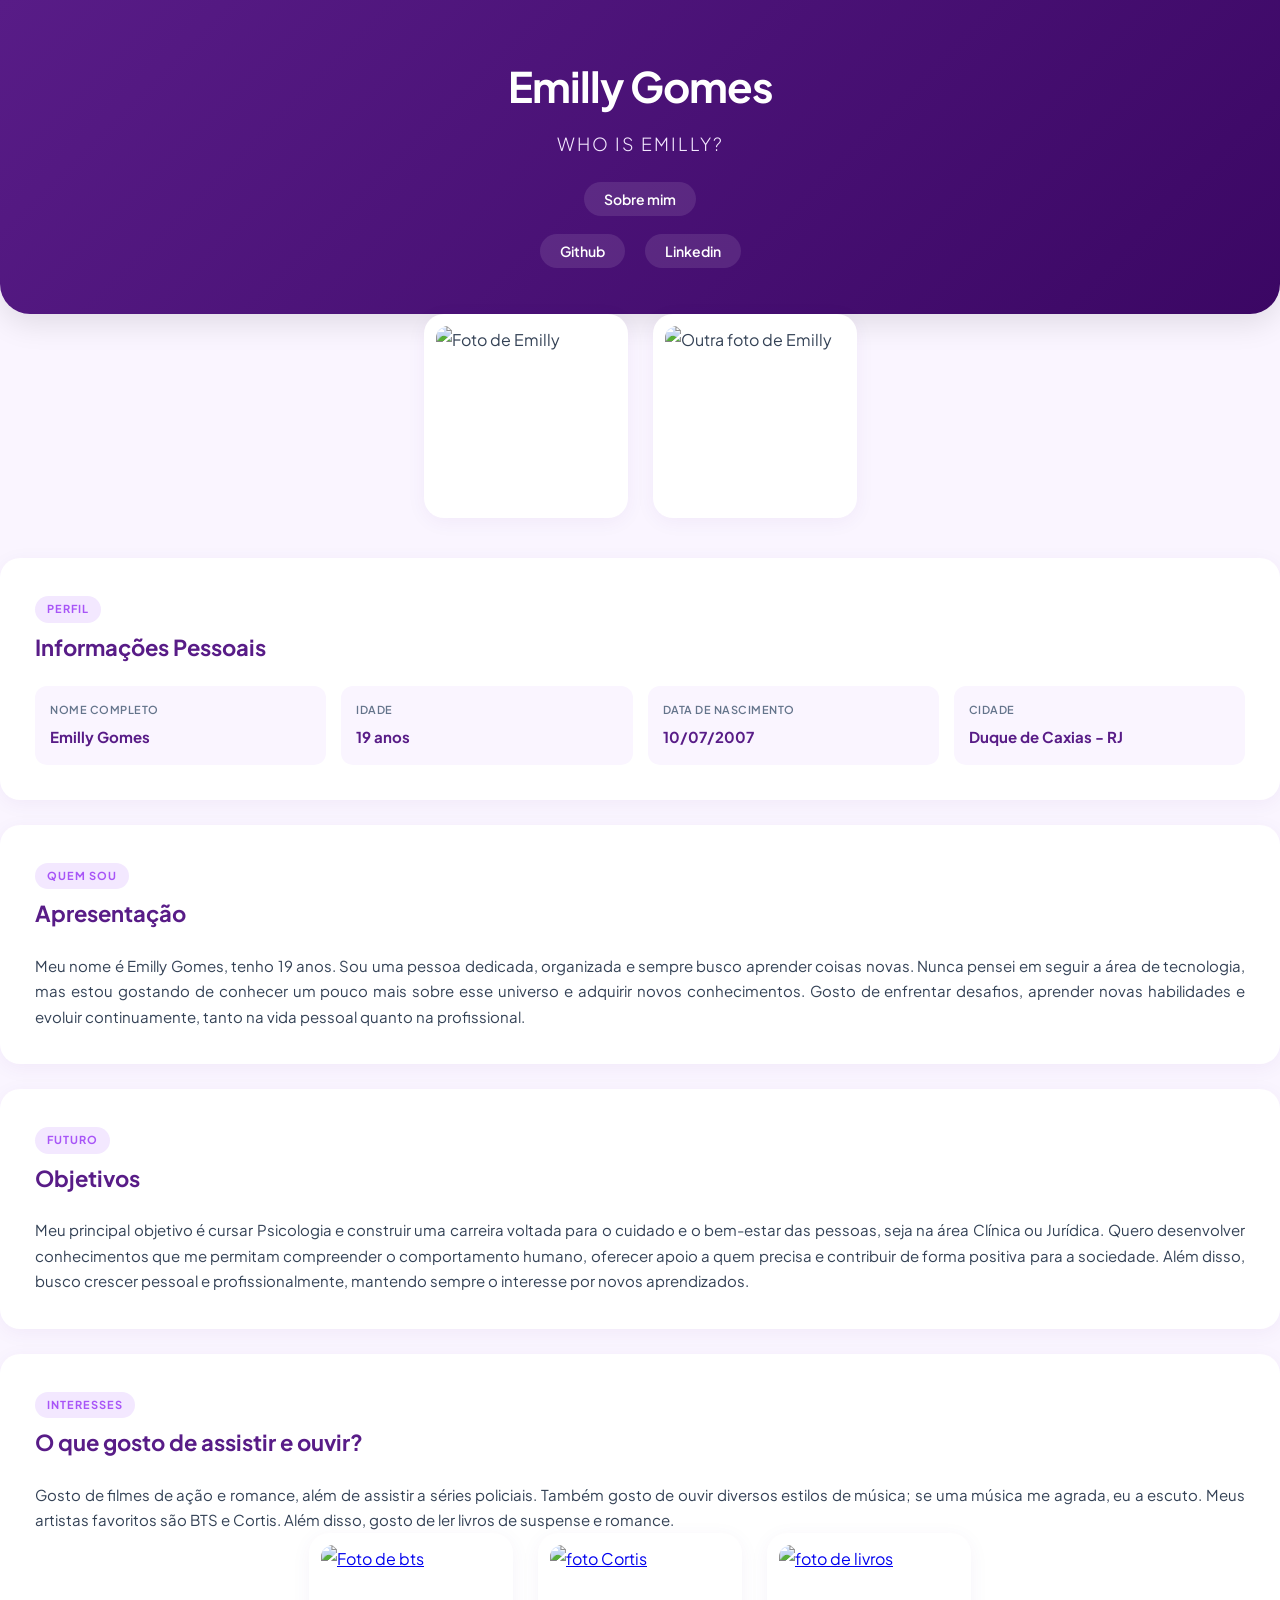
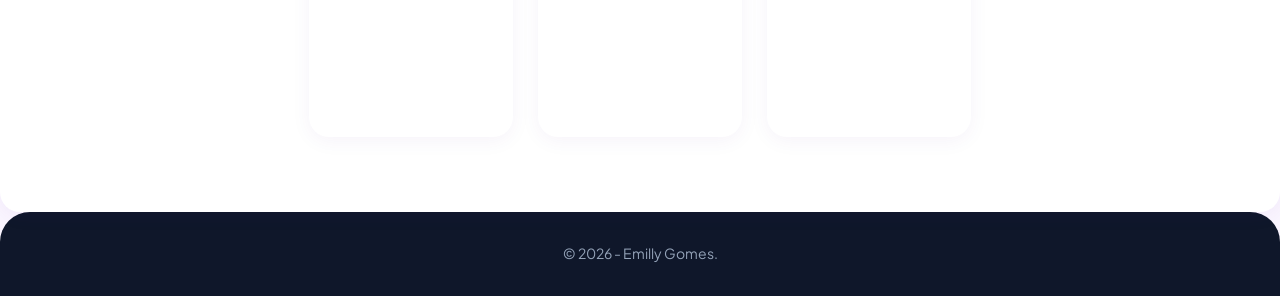
==== sobremim.html @ 2164a7ae "sobremim html e css" ====
<!DOCTYPE html>
<html lang="pt-BR">
<head>
    <meta charset="UTF-8">
    <meta name="viewport" content="width=device-width, initial-scale=1.0">
    <link rel="stylesheet" href="style02.css">
    <title>Portfólio Pessoal | Emilly Gomes</title>

    <link rel="preconnect" href="https://fonts.googleapis.com">
    <link rel="preconnect" href="https://fonts.gstatic.com" crossorigin>
    <link href="https://fonts.googleapis.com/css2?family=Plus+Jakarta+Sans:wght@300;400;500;600;700&display=swap" rel="stylesheet">
</head>

<body>

    <header class="header">
        <div class="header-container">
            <h1>Emilly Gomes</h1>
            <h2>Who is Emilly?</h2>
            <nav class="nav-menu">
                <ul>
                    <li><a href="#sobre">Sobre mim</a></li>
                </ul>
            </nav>
        </div>

        <section class="atalho">
            <nav class="nav-menu b">
            <ul>
            <li><a href="https://github.com/Emilly-ui">Github</li></a>
            <li><a href="https://www.linkedin.com/in/emilly-gomes-472aa03b7/">Linkedin</li></a>
            </ul>
        </section>
    </header>

    <main class="main-content" id="home">

    

        
        <section class="fotos-container">
            <div class="foto-card">
                <img src="/Pessoal/ff9ebfb599aea41c8d3136e7fcdc17a3_0.jpeg" alt="Foto de Emilly">
            </div>
            <div class="foto-card">
                <img src="/kuromi.avif" alt="Outra foto de Emilly">
            </div>
        </section>

        <section class="about" id="sobre">
            
            <div class="about-card">
                <div class="section-title">
                    <span class="badge">Perfil</span>
                    <h3>Informações Pessoais</h3>
                </div>
                <ul class="info-list">
                    <li>
                        <span class="info-label">Nome Completo</span>
                        <span class="info-value">Emilly Gomes</span>
                    </li>
                    <li>
                        <span class="info-label">Idade</span>
                        <span class="info-value">19 anos</span>
                    </li>
                    <li>
                        <span class="info-label">Data de Nascimento</span>
                        <span class="info-value">10/07/2007</span>
                    </li>
                    <li>
                        <span class="info-label">Cidade</span>
                        <span class="info-value">Duque de Caxias - RJ</span>
                    </li>
                </ul>
            </div>

            <div class="about-card">
                <div class="section-title">
                    <span class="badge">Quem Sou</span>
                    <h3>Apresentação</h3>
                </div>
                <p>
                    Meu nome é Emilly Gomes, tenho 19 anos. Sou uma pessoa dedicada,
                    organizada e sempre busco aprender coisas novas. Nunca pensei em
                    seguir a área de tecnologia, mas estou gostando de conhecer um pouco
                    mais sobre esse universo e adquirir novos conhecimentos. Gosto de
                    enfrentar desafios, aprender novas habilidades e evoluir
                    continuamente, tanto na vida pessoal quanto na profissional.
                </p>
            </div>

            <div class="about-card">
                <div class="section-title">
                    <span class="badge">Futuro</span>
                    <h3>Objetivos</h3>
                </div>
                <p>
                    Meu principal objetivo é cursar Psicologia e construir uma carreira
                    voltada para o cuidado e o bem-estar das pessoas, seja na área Clínica ou Jurídica.
                     Quero desenvolver conhecimentos que me permitam compreender o 
                     comportamento humano, oferecer apoio a quem precisa e contribuir
                     de forma positiva para a sociedade. Além disso, busco crescer pessoal
                      e profissionalmente, mantendo sempre o interesse por novos aprendizados.
                </p>
            </div>

            <div class="about-card">
                <div class="section-title">
                    <span class="badge">interesses</span>
                    <h3>O que gosto de assistir e ouvir?</h3>
                </div>
                <p>
                    Gosto de filmes de ação e romance, além 
                    de assistir a séries policiais. Também gosto
                    de ouvir diversos estilos de música; se uma música
                    me agrada, eu a escuto. Meus artistas favoritos são
                    BTS e Cortis. Além disso, gosto de ler livros de suspense
                    e romance.
                </p>


                <section class="fotos-container">
            <div class="foto-card">
                <a href="https://open.spotify.com/intl-pt/artist/3Nrfpe0tUJi4K4DXYWgMUX?si=13a3d9cc18304dea" target="_blank">                  
                <img src="/Pessoal/images.jpg" alt="Foto de bts">
                 </a>
            </div>
            <div class="foto-card">
                <a href="https://open.spotify.com/intl-pt/artist/1ebt9HnXdyYA6KgLXr1n4P?si=j2-UVj4tSzmdFIxGZVJvtw" target="_blank">  
                <img src="/Pessoal/images (2).jpg" alt="foto Cortis">
                </a>
            </div>
            <div class="foto-card">
                <a href="https://www.amazon.com.br/Livros-Ali-Hazelwood/s?rh=n%3A6740748011%2Cp_27%3AAli%2BHazelwood" target="_blank">  
                <img src="/Pessoal/images (3).jpg" alt="foto de livros">
                </a>
            </div>
        </section>
            
        </section>
            
    </main>

    <footer class="footer">
        <p>&copy; 2026 - Emilly Gomes.</p>
    </footer>

</body>

</html>
---- style02.css ----
/* RESET */
* {
    margin: 0;
    padding: 0;
    box-sizing: border-box;
}

:root {
    --primary-color: #581c87; 
    --primary-light: #f3e8ff; 
    --accent-color: #a855f7;  
    --text-main: #334155;     
    --text-muted: #64748b;    
    --bg-light: #faf5ff;
    --card-shadow: 0 4px 20px rgba(88, 28, 135, 0.05); 
    --transition-fast: all 0.3s ease;
}

body {
    font-family: 'Plus Jakarta Sans', sans-serif;
    background-color: var(--bg-light);
    color: var(--text-main);
    line-height: 1.7;
}

/* HEADER */
.header {
    background: linear-gradient(135deg, var(--primary-color), #3b0764);
    color: white;
    padding: 50px 20px;
    text-align: center;
    border-radius: 0 0 30px 30px;
    box-shadow: 0 10px 30px rgba(0, 0, 0, 0.1);
}

.header-container {
    max-width: 800px;
    margin: 0 auto;
}

.header h1 {
    font-size: 42px;
    font-weight: 700;
    letter-spacing: -1px;
    margin-bottom: 8px;
}

.header h2 {
    font-size: 18px;
    font-weight: 300;
    color: var(--primary-light);
    text-transform: uppercase;
    letter-spacing: 2px;
}

/* Menu de Navegação */
.nav-menu ul {
    display: flex;
    justify-content: center;
    list-style: none;
    margin-top: 25px;
}

.nav-menu li {
    margin: 0 10px;
}

.nav-menu a {
    color: white;
    text-decoration: none;
    font-size: 14px;
    font-weight: 600;
    padding: 8px 20px;
    border-radius: 20px;
    background-color: rgba(255, 255, 255, 0.1);
    transition: var(--transition-fast);
}

.nav-menu a:hover {
    background-color: white;
    color: var(--primary-color);
}

.nav-menu b

/* MAIN CONTENT */
.main-content {
    max-width: 800px;
    margin: -40px auto 60px auto; 
    padding: 0 20px;
}

/* Seção de Fotos */
.fotos-container {
    display: flex;
    justify-content: center;
    gap: 25px;
    margin-bottom: 40px;
}

.foto-card {
    background: white;
    padding: 12px;
    border-radius: 20px;
    box-shadow: var(--card-shadow);
    transition: var(--transition-fast);
}

.foto-card:hover {
    transform: translateY(-8px);
    box-shadow: 0 12px 30px rgba(88, 28, 135, 0.12);
}

.foto-card img {
    display: block;
    width: 180px;
    height: 180px;
    object-fit: cover;
    border-radius: 12px;
}

/* Container do Conteúdo */
.about {
    display: flex;
    flex-direction: column;
    gap: 25px;
}

.about-card {
    background-color: white;
    padding: 35px;
    border-radius: 20px;
    box-shadow: var(--card-shadow);
}

.section-title {
    margin-bottom: 20px;
}

.badge {
    display: inline-block;
    font-size: 11px;
    font-weight: 700;
    color: var(--accent-color);
    background-color: var(--primary-light);
    padding: 4px 12px;
    border-radius: 50px;
    text-transform: uppercase;
    letter-spacing: 1px;
    margin-bottom: 6px;
}

.about h3 {
    font-size: 22px;
    color: var(--primary-color);
    font-weight: 700;
}

.about p {
    font-size: 15px;
    color: var(--text-main);
    text-align: justify;
}

/* Lista de Informações Pessoais */
.info-list {
    list-style: none;
    display: grid;
    grid-template-columns: repeat(auto-fit, minmax(200px, 1fr));
    gap: 15px;
}

.info-list li {
    background-color: var(--bg-light);
    padding: 15px;
    border-radius: 12px;
    display: flex;
    flex-direction: column;
    gap: 4px;
}

.info-label {
    font-size: 11px;
    text-transform: uppercase;
    color: var(--text-muted);
    font-weight: 600;
    letter-spacing: 0.5px;
}

.info-value {
    font-size: 15px;
    font-weight: 700;
    color: var(--primary-color);
}

/* FOOTER */
.footer {
    background-color: #0f172a; /* Azul quase preto, super chique */
    color: #94a3b8;
    text-align: center;
    padding: 30px 20px;
    font-size: 14px;
    border-radius: 30px 30px 0 0;
}

/* RESPONSIVIDADE */
@media (max-width: 600px) {
    .header {
        padding: 40px 15px;
    }

    .header h1 {
        font-size: 32px;
    }

    .fotos-container {
        flex-direction: column;
        align-items: center;
        gap: 15px;
    }

    .foto-card img {
        width: 100%;
        max-width: 260px;
        height: 260px;
    }

    .about-card {
        padding: 25px;
    }

    .info-list {
        grid-template-columns: 1fr;
    }
}

.interesses img {
   width: 250px;
   border-radius: 12px;
   cursor: pointer;
   transition: transform 0.3s;
}

.iinteresses img hover {
    transform: scale(1.05)

}
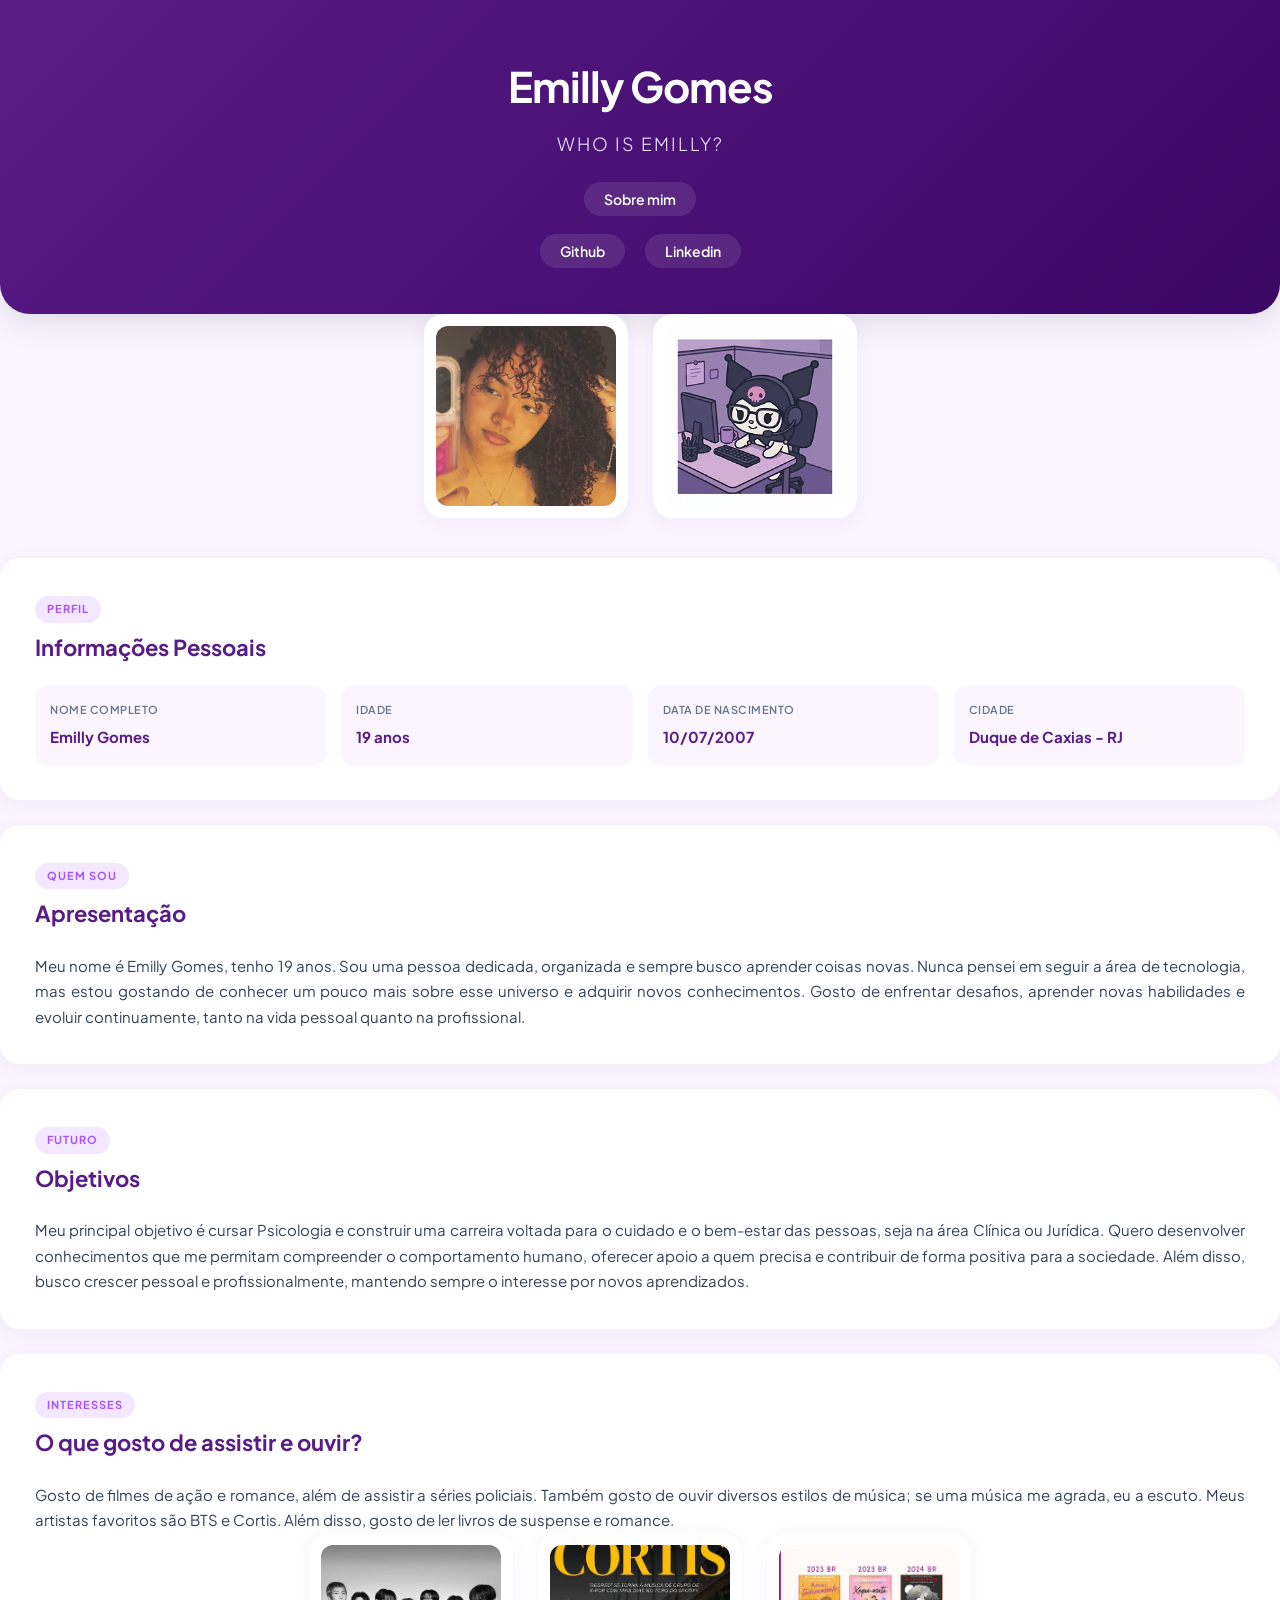
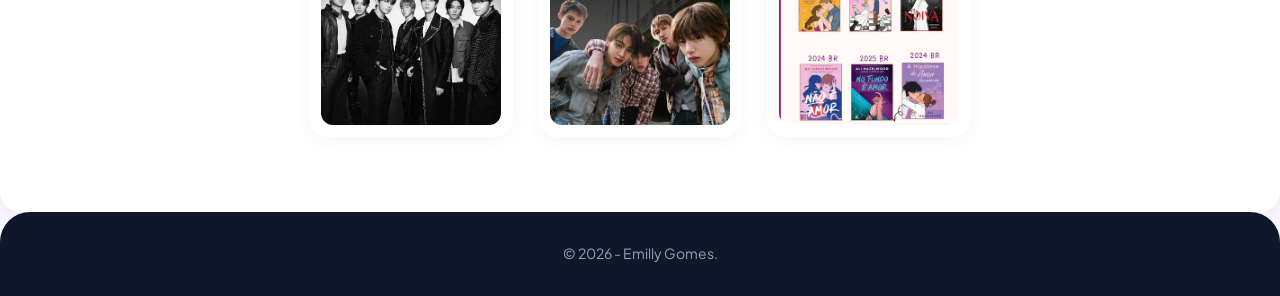
==== commit 29fac5ac: "fix(): Img não referenciando o arquivo correto" ====
--- a/sobremim.html
+++ b/sobremim.html
@@ -40,7 +40,7 @@
         
         <section class="fotos-container">
             <div class="foto-card">
-                <img src="/Pessoal/ff9ebfb599aea41c8d3136e7fcdc17a3_0.jpeg" alt="Foto de Emilly">
+                <img src="ff9ebfb599aea41c8d3136e7fcdc17a3_0.jpeg" alt="Foto de Emilly">
             </div>
             <div class="foto-card">
                 <img src="/kuromi.avif" alt="Outra foto de Emilly">
@@ -122,17 +122,17 @@
                 <section class="fotos-container">
             <div class="foto-card">
                 <a href="https://open.spotify.com/intl-pt/artist/3Nrfpe0tUJi4K4DXYWgMUX?si=13a3d9cc18304dea" target="_blank">                  
-                <img src="/Pessoal/images.jpg" alt="Foto de bts">
+                <img src="images.jpg" alt="Foto de bts">
                  </a>
             </div>
             <div class="foto-card">
                 <a href="https://open.spotify.com/intl-pt/artist/1ebt9HnXdyYA6KgLXr1n4P?si=j2-UVj4tSzmdFIxGZVJvtw" target="_blank">  
-                <img src="/Pessoal/images (2).jpg" alt="foto Cortis">
+                <img src="images (2).jpg" alt="foto Cortis">
                 </a>
             </div>
             <div class="foto-card">
                 <a href="https://www.amazon.com.br/Livros-Ali-Hazelwood/s?rh=n%3A6740748011%2Cp_27%3AAli%2BHazelwood" target="_blank">  
-                <img src="/Pessoal/images (3).jpg" alt="foto de livros">
+                <img src="images (3).jpg" alt="foto de livros">
                 </a>
             </div>
         </section>
